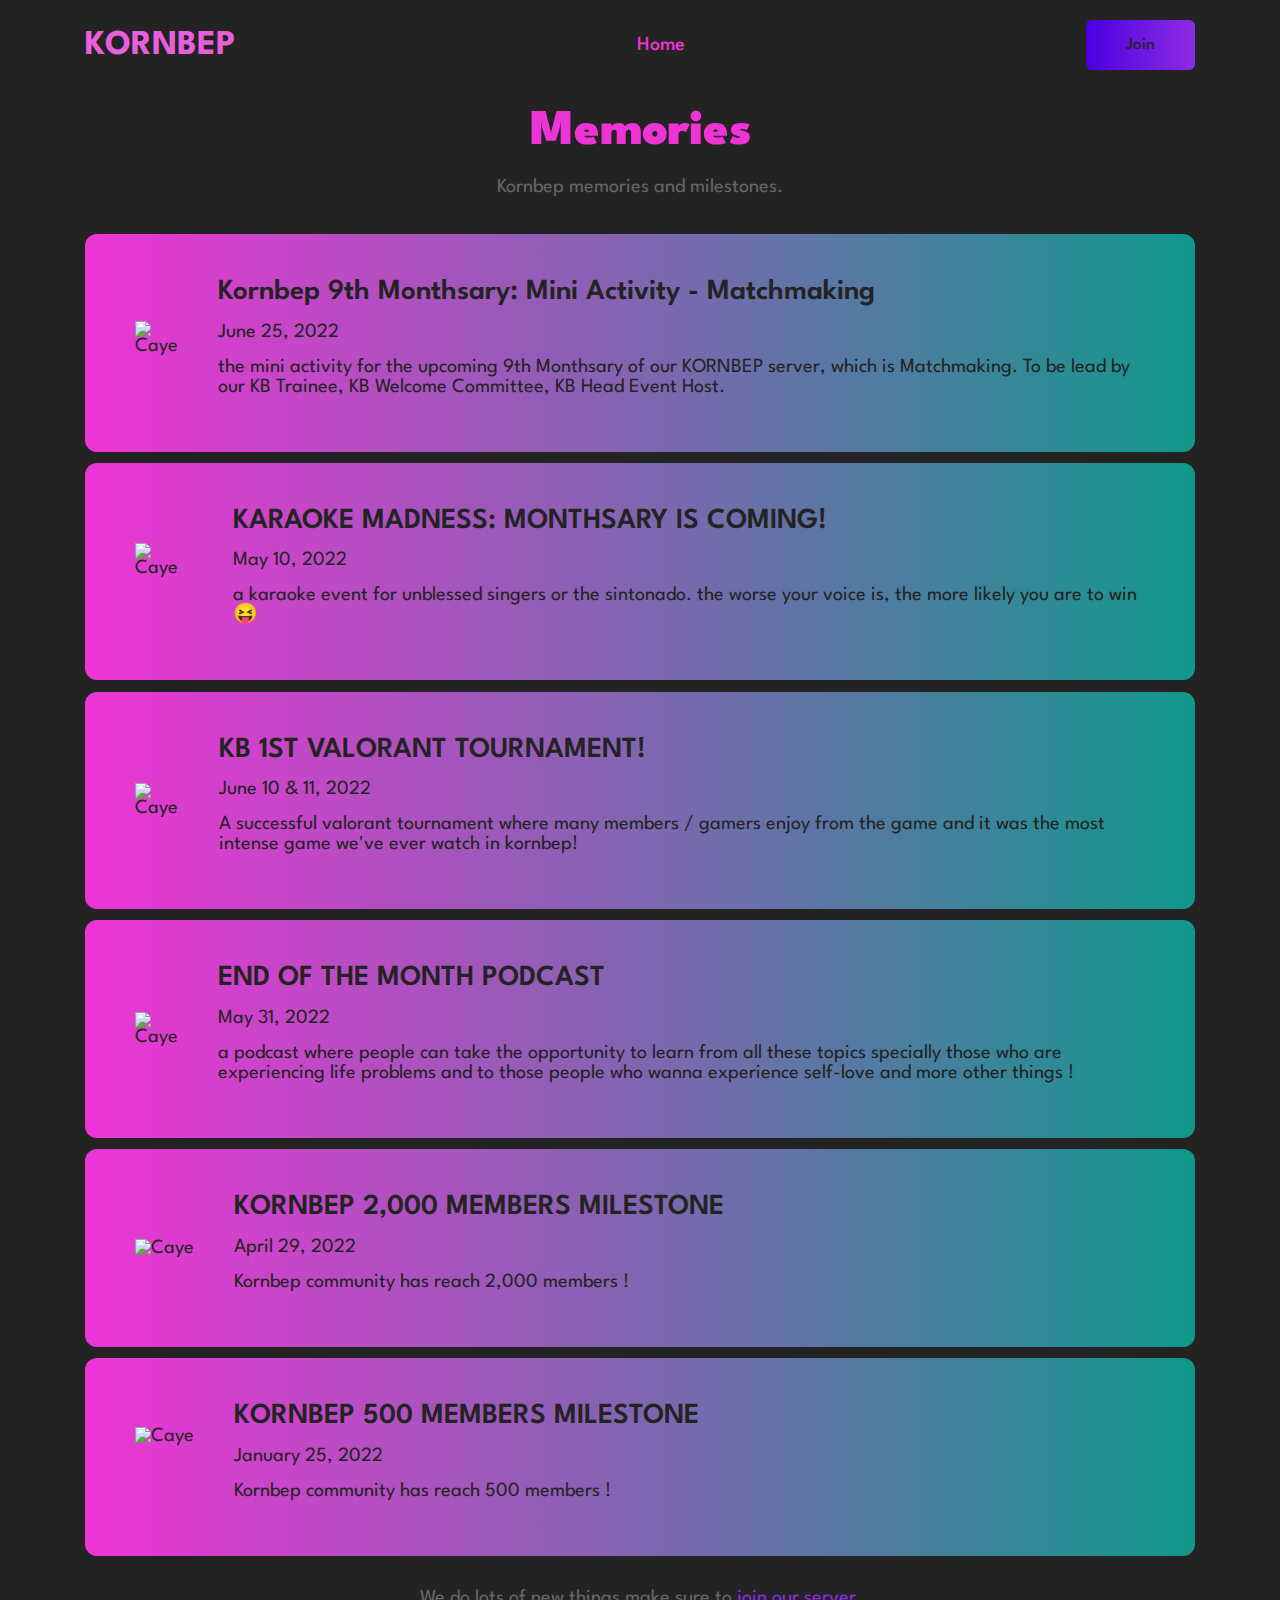
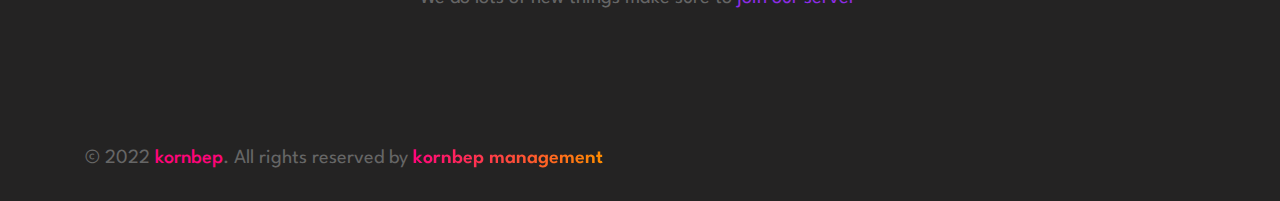
==== gallery/index.html @ 56689880 "updated" ====
<!DOCTYPE html>
<html lang="en">

<head>
  <meta charset="UTF-8">
  <meta http-equiv="X-UA-Compatible" content="IE=edge">
  <meta name="viewport" content="width=device-width, initial-scale=1">
  <title>KORNBEP</title>
  <link rel="shortcut icon" href="./favicon.svg" type="image/svg+xml">
  <link rel="stylesheet" href="./assets/css/style.css">
  <link rel="preconnect" href="https://fonts.googleapis.com">
  <link rel="preconnect" href="https://fonts.gstatic.com" crossorigin>
  <link href="https://fonts.googleapis.com/css2?family=League+Spartan:wght@400;500;600;700;900&display=swap"
    rel="stylesheet">
  <link rel="preload" as="image" href="./assets/images/hero-banner.png">
</head>

<body id="top">

  <header class="header" data-header>
    <div class="container">

      <h1>
        <a href="#" class="logo">KORNBEP</a>
      </h1>

      <nav class="navbar container" data-navbar>
        <ul class="navbar-list">

          <li class="navbar-item">
            <a href="https://kornbep.xyz/#home" class="navbar-link" data-nav-link>Home</a>
          </li>

        </ul>
      </nav>
<form action="https://discord.gg/kornbepfam">
      <button class="btn btn-secondary">Join</button>
</form>
      <button class="nav-toggle-btn" aria-label="Toggle menu" data-nav-toggle-btn>
        <ion-icon name="menu-outline" class="menu-icon"></ion-icon>
        <ion-icon name="close-outline" class="close-icon"></ion-icon>
      </button>

    </div>
  </header>
  
      <section class="section about" id="staffs">
        <div class="container">

          <h2 class="h2 section-title">Memories</h2>

          <p class="section-text">
           Kornbep memories and milestones.
          </p>
          <ul class="about-list">

            <li>
              <div class="about-card about-card-1">

                <figure class="card-banner">
                  <img style="width: 100%;max-height: 100%" src="./assets/images/kb1.png" width="500" height="500" loading="lazy"
                    alt="Caye">
                </figure>

                <div class="card-content">

                  <h3 class="h3">
                    <a href="#" class="card-title">Kornbep 9th Monthsary: Mini Activity - Matchmaking</a>
                  </h3>
                  <p class="card-role">June 25, 2022</p>
                  <p class="card-text">
                    the mini activity for the upcoming 9th Monthsary of our KORNBEP server, which is Matchmaking. To be lead by our KB Trainee, KB Welcome Committee, KB Head Event Host.
                  </p>

                </div>

              </div>
            </li>

            <li>
              <div class="about-card about-card-1">

                <figure class="card-banner">
                  <img style="width: 100%;max-height: 100%" src="./assets/images/kb2.png" width="500" height="500" loading="lazy"
                    alt="Caye">
                </figure>

                <div class="card-content">

                  <h3 class="h3">
                    <a href="#" class="card-title">KARAOKE MADNESS: MONTHSARY IS COMING! </a>
                  </h3>
                  <p class="card-role">May 10, 2022</p>
                  <p class="card-text">
                    a karaoke event for unblessed singers or the sintonado. the worse your voice is, the more likely you are to win 😝
                  </p>

                </div>

              </div>
            </li>
            <li>
              <div class="about-card about-card-1">

                <figure class="card-banner">
                  <img style="width: 100%;max-height: 100%" src="./assets/images/valo.png" width="350" height="auto" loading="lazy"
                    alt="Caye">
                </figure>

                <div class="card-content">

                  <h3 class="h3">
                    <a href="#" class="card-title">KB 1ST VALORANT TOURNAMENT! </a>
                  </h3>
                  <p class="card-role">June 10 & 11, 2022</p>
                  <p class="card-text">
                    A successful valorant tournament where many members / gamers enjoy from the game and it was the most intense game we've ever watch in kornbep!
                  </p>

                </div>

              </div>
            </li>
            <li>
              <div class="about-card about-card-1">

                <figure class="card-banner">
                  <img style="width: 100%;max-height: 100%" src="./assets/images/lovepodcast.png" width="350" height="auto" loading="lazy"
                    alt="Caye">
                </figure>

                <div class="card-content">

                  <h3 class="h3">
                    <a href="#" class="card-title">END OF THE MONTH PODCAST</a>
                  </h3>
                  <p class="card-role">May 31, 2022</p>
                  <p class="card-text">
                    a podcast where people can take the opportunity to learn from all these topics specially those who are experiencing life problems and to those people who wanna experience self-love and more other things !
                  </p>

                </div>

              </div>
            </li>
            <li>
              <div class="about-card about-card-1">

                <figure class="card-banner">
                  <img style="width: 100%;max-height: 100%" src="./assets/images/2000.png" width="500" height="auto" loading="lazy"
                    alt="Caye">
                </figure>

                <div class="card-content">

                  <h3 class="h3">
                    <a href="#" class="card-title">KORNBEP 2,000 MEMBERS MILESTONE</a>
                  </h3>
                  <p class="card-role">April 29, 2022</p>
                  <p class="card-text">
                    Kornbep community has reach 2,000 members !
                  </p>

                </div>

              </div>
            </li>
            <li>
              <div class="about-card about-card-1">

                <figure class="card-banner">
                  <img style="width: 100%;max-height: 100%" src="./assets/images/500.png" width="500" height="500" loading="lazy"
                    alt="Caye">
                </figure>

                <div class="card-content">

                  <h3 class="h3">
                    <a href="#" class="card-title">KORNBEP 500 MEMBERS MILESTONE </a>
                  </h3>
                  <p class="card-role">January 25, 2022</p>
                  <p class="card-text">
                    Kornbep community has reach 500 members !
                  </p>

                </div>

              </div>
            </li>


          </ul>

          <p class="section-text">
            We do lots of new things make sure to
            <a href="https://discord.gg/kornbepfam" class="btn-link">
              <span class="span">join our server</span>

              <ion-icon name="arrow-forward" aria-hidden="true"></ion-icon>
            </a>
          </p>

        </div>
      </section>

      

    </article>
  </main>

  <footer class="footer">

    

    <div class="footer-bottom">
      <div class="container">

        <p class="copyright">
          &copy; 2022 <span class="span">kornbep</span>. All rights reserved by <a href="#"
            class="copyright-link">kornbep management</a>
        </p>

      </div>
    </div>

  </footer>

  <a href="#top" class="back-top-btn" aria-label="Back to top" data-back-top-btn>
    <ion-icon name="chevron-up"></ion-icon>
  </a>

  <script src="./assets/js/script.js" defer></script>

  <script type="module" src="https://unpkg.com/ionicons@5.5.2/dist/ionicons/ionicons.esm.js"></script>
  <script nomodule src="https://unpkg.com/ionicons@5.5.2/dist/ionicons/ionicons.js"></script>

</body>

</html>
---- gallery/assets/css/style.css ----
:root {

  --gold-web-golden: hsl(50, 95%, 56%);
  --spanish-orange: hsl(24, 100%, 45%);
  --persian-green: hsl(175, 80%, 33%);
  --granite-gray: hsl(0, 0%, 40%);
  --spring-green: hsl(143, 85%, 58%);
  --ultramarine: hsl(260, 100%, 44%);
  --blue-violet: hsl(272, 76%, 53%);
  --smoky-black: hsl(305, 74%, 64%);
  --dark-orange: hsl(33, 100%, 50%);
  --winter-sky: hsl(332, 100%, 51%);
  --cultured-1: hsl(0, 1%, 14%);
  --cultured-2: hsl(0, 1%, 14%);
  --cultured-3: hsl(0, 1%, 14%);
  --light-gray: hsl(0, 0%, 80%);
  --alice-blue: hsl(206, 89%, 93%);
  --white_50: hsla(0, 0%, 100%, 0.5);
  --white-1: hsl(0, 1%, 14%);
  --white-2: hsl(0, 1%, 14%);
  --black: hsl(308, 85%, 57%);
  --dark-red: hsl(0, 100%, 21%);
  --red: hsl(0, 100%, 50%);
  --green: hsl(130, 98%, 34%);
  --sky-blue: hsl(192, 100%, 33%);

  --ff-spartan: 'League Spartan', sans-serif;

  --fs-1: 3rem;
  --fs-2: 2.7rem;
  --fs-3: 2.2rem;
  --fs-4: 1.8rem;
  --fs-5: 1.6rem;

  --fw-400: 400;
  --fw-500: 500;
  --fw-600: 600;
  --fw-700: 700;
  --fw-900: 900;

  --section-padding: 60px;

  --shadow-1: 0 2px 25px hsla(0, 0%, 0%, 0.1);
  --shadow-2: 0 8px 14px hsla(0, 0%, 0%, 0.1);
  --shadow-3: 0 14px 30px hsla(0, 0%, 0%, 0.05);


  --radius-6: 6px;
  --radius-12: 12px;

  --gradient-1: linear-gradient(to right, var(--winter-sky), var(--dark-orange));
  --gradient-2: linear-gradient(to right, var(--ultramarine), var(--blue-violet));
  --gradient-3: linear-gradient(to right, var(--winter-sky), var(--dark-orange));
  --gradient-4: linear-gradient(to right, var(--ultramarine), var(--blue-violet));
  --gradient-5: linear-gradient(to right, var(--smoky-black), var(--winter-sky));
  --gradient-6: linear-gradient(to right, var(--dark-red), var(--red));
  --gradient-7: linear-gradient(to right, var(--granite-gray), var(--persian-green));
  --gradient-8: linear-gradient(to right, var(--dark-orange), var(--dark-orange));
  --gradient-9: linear-gradient(to right, var(--spring-green), var(--green));
  --gradient-10: linear-gradient(to right, var(--sky-blue), var(--persian-green));
  --gallery: linear-gradient(to right, var(--black), var(--persian-green));

  --transition-1: 0.25s ease;
  --transition-2: 0.5s ease;
  --cubic-out: cubic-bezier(0.33, 0.85, 0.4, 0.96);

}


*,
*::before,
*::after {
  margin: 0;
  padding: 0;
  box-sizing: border-box;
}

li { list-style: none; }

a {
  text-decoration: none;
  color: inherit;
}

a,
img,
svg,
span,
input,
button,
strong,
ion-icon { display: block; }

img { height: auto; }

input,
button {
  background: none;
  border: none;
  font: inherit;
}

input { width: 100%; }

button { cursor: pointer; }

ion-icon { pointer-events: none; }

html {
  font-family: var(--ff-spartan);
  font-size: 10px;
  scroll-behavior: smooth;
}

body {
  background-color: var(--white-1);
  color: var(--granite-gray);
  font-size: 1.6rem;
}

:focus-visible { outline-offset: 4px; }


.container { padding-inline: 15px; }

.section { padding-block: var(--section-padding); }

.w-100 { width: 100%; border-radius: 15px; }

.h1,
.h2,
.h3 {
  color: var(--black);
  font-weight: var(--fw-900);
  line-height: 1.3;
}

.h1 { font-size: var(--fs-1); }

.h2 { font-size: var(--fs-2); }

.h3 {
  font-size: var(--fs-3);
  font-weight: var(--fw-600);
}

.section-text { line-height: 1.7; }

.btn {
  min-height: 50px;
  color: var(--white-1);
  padding-inline: 25px;
  border-radius: var(--radius-6);
}

.btn-primary { background-image: var(--gradient-1); }

.btn-secondary { background-image: var(--gradient-2); }

.btn-link {
  display: flex;
  align-items: center;
  gap: 5px;
  transition: var(--transition-1);
}

.btn-link:is(:hover, :focus) { letter-spacing: 0.3px; }

.header .btn { display: none; }

.header {
  background-color: var(--white-1);
  position: absolute;
  top: 0;
  left: 0;
  width: 100%;
  padding-block: 20px;
  z-index: 4;
}

.header.active {
  position: fixed;
  top: -75px;
  box-shadow: var(--shadow-1);
  animation: slide-in 0.5s var(--cubic-out) forwards;
}

@keyframes slide-in {
  0% { transform: translateY(0); }
  100% { transform: translateY(75px); }
}

.header > .container {
  display: flex;
  justify-content: space-between;
  align-items: center;
  gap: 20px;
}

.logo {
  color: var(--smoky-black);
  font-size: 3.5rem;
  font-weight: var(--fw-700);
  line-height: 1;
}

.nav-toggle-btn { font-size: 30px; }

.nav-toggle-btn.active .menu-icon,
.nav-toggle-btn .close-icon { display: none; }

.nav-toggle-btn .menu-icon,
.nav-toggle-btn.active .close-icon { display: block; }

.navbar {
  position: absolute;
  top: 100%;
  left: 50%;
  width: calc(100% - 30px);
  transform: translateX(-50%);
  background-color: var(--white-1);
  box-shadow: var(--shadow-2);
  overflow: hidden;
  visibility: hidden;
  max-height: 0;
  transition: 0.25s var(--cubic-out);
}

.navbar.active {
  visibility: visible;
  max-height: 300px;
  transition-duration: 0.35s;
}

.navbar-item:not(:last-child) { border-block-end: 1px solid var(--alice-blue); }

.navbar-link {
  color: var(--black);
  font-size: var(--fs-4);
  font-weight: var(--fw-500);
  padding: 16px;
  transition: var(--transition-1);
}

.navbar-link:is(:hover, :focus) { color: var(--winter-sky); }

.hero {
  padding-block-start: calc(73px + var(--section-padding));
  background-color: var(--cultured-1);
}

.hero-banner {
  border-radius: 50%;
  aspect-ratio: 1 / 0.8;
}

.hero-banner img {
  border-radius: 50%;
}

.hero-title { margin-block: 30px 15px; }

.hero-form { margin-block: 20px 30px; }

.input-field {
  background-color: var(--cultured-3);
  padding: 20px 15px;
  border-radius: var(--radius-6);
  margin-block-end: 15px;
}

.input-field::placeholder { transition: var(--transition-1); }

.input-field:focus::placeholder { opacity: 0; }

.hero-list {
  display: flex;
  flex-wrap: wrap;
  align-items: center;
  gap: 20px;
}

.hero-item {
  display: flex;
  align-items: center;
  gap: 5px;
}


.service { background-color: var(--white-1); }

.service :is(.section-title, .section-text) { text-align: center; }

.service .section-text { margin-block: 10px 35px; }

.service-list {
  display: grid;
  gap: 25px;
}

.service-card {
  border-radius: var(--radius-6);
  overflow: hidden;
  box-shadow: var(--shadow-1);
}
.service-card .card-banner {
  background-color: var(--light-gray);
  aspect-ratio: 1 / 0.47;
}

.service-card .card-content { padding: 20px; }

.service-card .card-title { transition: var(--transition-1); }

.service-card .card-title:is(:hover, :focus) { color: var(--winter-sky); }

.service-card .card-text {
  margin-block: 10px 20px;
  line-height: 1.8;
}

.service-card .btn-link { color: var(--ultramarine); }

.features { background-color: var(--white-2); }

.features .section-text { margin-block: 10px 15px; }

.features-content { margin-block-end: 25px; }

.features-item {
  display: flex;
  align-items: center;
  gap: 10px;
  background-color: var(--white-1);
  padding: 15px;
  box-shadow: var(--shadow-3);
  border-radius: var(--radius-6);
}

.features-item:not(:last-child) { margin-block-end: 15px; }

.features-item .item-title {
  color: var(--black);
  font-size: var(--fs-5);
  font-weight: var(--fw-600);
}

.features-banner {
  max-width: max-content;
  border-radius: var(--radius-12);
  overflow: hidden;
}

.features-banner.one {
  aspect-ratio: 1 / 0.83;
  margin-block-end: 25px;
}

.features-banner.two {
  margin-inline: auto;
  aspect-ratio: 1 / 0.71;
}

.about { text-align: center; }

.about .section-text:first-of-type { margin-block: 5px 30px; }

.about-list {
  display: block;
  gap: 30px;
}

.about-card {
  color: var(--white-1);
  margin-bottom: 1%;
  padding: 20px;
  object-fit: contain;
  border-radius: var(--radius-12);
}

.about-card-1 { background-image: var(--gallery); }

.about-card-2 { background-image: var(--gradient-1); }

.about-card-3 { background-image: var(--gradient-1); }

.about-card-4 { background-image: var(--gradient-1); }

.about-card-5 { background-image: var(--gradient-2); }

.about-card-6 { background-image: var(--gradient-2); }

.about-card-7 { background-image: var(--gradient-5); }

.about-card-8 { background-image: var(--gradient-5); }

.about-card-9 { background-image: var(--gradient-5); }

.about-card-10 { background-image: var(--gradient-5); }

.about-card-11 { background-image: var(--gradient-6); }

.about-card-12 { background-image: var(--gradient-6); }

.about-card-13 { background-image: var(--gradient-6); }

.about-card-14 { background-image: var(--gradient-6); }

.about-card-15 { background-image: var(--gradient-6); }

.about-card-16 { background-image: var(--gradient-6); }

.about-card-17 { background-image: var(--gradient-6); }

.about-card-18 { background-image: var(--gradient-8); }

.about-card-19 { background-image: var(--gradient-8); }

.about-card-20 { background-image: var(--gradient-8); }

.about-card-21 { background-image: var(--gradient-9); }

.about-card-22 { background-image: var(--gradient-9); }

.about-card-23 { background-image: var(--gradient-10); }

.about-card-24 { background-image: var(--gradient-10); }

.about-card-25 { background-image: var(--gradient-10); }

.about-card-26 { background-image: var(--gradient-10); }

.about-card-27 { background-image: var(--gradient-10); }

.about-card-28 { background-image: var(--gradient-10); }

.about-card .card-banner {
  min-width: auto;
  height: auto;
  aspect-ratio: 1 / 1;
  border-radius: 0%;
  display: grid;
  place-items: center;
  margin-inline: 10px;
  transition: var(--transition-2);
}

.about-card:is(:hover, :focus-within) .card-banner { background-color: var(--white-1); }

.about-card .card-title {
  color: var(--white-1);
  margin-block: 20px 10px;
}
.about-card .card-role {
  line-height: 1.0;
  margin-block-end: 15px;
}

.about-card .card-text {
  line-height: 1.0;
  margin-block-end: 15px;
}

.about .btn-link { justify-content: center; }

.about .section-text:last-of-type {
  max-width: 50ch;
  margin-inline: auto;
  margin-block-start: 25px;
}

.about .section-text:last-of-type .btn-link {
  color: var(--blue-violet);
  display: inline-flex;
}

.about .section-text:last-of-type .btn-link:is(:hover, :focus) {
  color: var(--winter-sky);
  letter-spacing: 0;
}

.stats { background-color: var(--cultured-2); }

.stats-banner {
  max-width: max-content;
  margin-inline: auto;
  aspect-ratio: 1 / 0.78;
  margin-block-end: 25px;
}

.stats-list {
  display: grid;
  gap: 25px;
}

.stats-item {
  position: relative;
  padding-block: 5px;
  padding-inline-start: 15px;
}

.stats-item::before {
  content: "";
  position: absolute;
  top: 0;
  left: 0;
  width: 3px;
  height: 100%;
  border-radius: 5px;
}

.stats-item.purple::before { background-color: var(--ultramarine); }

.stats-item.red::before { background-color: var(--winter-sky); }

.stats-item.green::before { background-color: var(--spring-green); }

.stats-item.yellow::before { background-color: var(--dark-orange); }

.stats-item .item-title {
  color: var(--black);
  font-size: 3.5rem;
  font-weight: var(--fw-900);
  margin-block-end: 5px;
}

.stats-item .item-title .span {
  color: var(--granite-gray);
  font-weight: var(--fw-400);
  display: inline-block;
  font-size: var(--fs-4);
}

.app-content { margin-block-end: 25px; }

.app .section-text { margin-block: 5px 10px; }

.app .btn-group {
  display: flex;
  gap: 15px;
}

.app .btn {
  min-height: auto;
  padding: 15px;
}

.app .btn img { margin-block-end: 10px; }

.app .btn .strong {
  margin-block-start: 5px;
  font-weight: var(--fw-600);
}

.app-banner {
  max-width: max-content;
  margin-inline: auto;
  aspect-ratio: 1 / 0.72;
}


.support {
  background-image: var(--gradient-2);
  color: var(--white-1);
}

.support .section-title { color: var(--black); }

.support .section-text { margin-block: 10px 15px; }

.support .btn {
  max-width: max-content;
  display: grid;
  place-items: center;
}


.footer-top { background-color: var(--cultured-1); }

.footer-top .container {
  display: grid;
  gap: 25px;
}

.footer .logo { margin-block-end: 25px; }

.footer-img { max-width: max-content; }

.footer-list-title {
  color: var(--black);
  font-size: var(--fs-3);
  font-weight: var(--fw-600);
  margin-block-end: 20px;
}

.footer-list > li:not(:last-child) { margin-block-end: 15px; }

.footer-link {
  position: relative;
  max-width: max-content;
  transition: var(--transition-1);
}

.footer-link::after {
  content: "";
  position: absolute;
  top: 6px;
  left: calc(100% + 10px);
  background-color: var(--ultramarine);
  width: 20px;
  height: 2px;
  transition: var(--transition-1);
  opacity: 0;
}

.footer-link:is(:hover, :focus) { color: var(--ultramarine); }

.footer-link:is(:hover, :focus)::after { opacity: 1; }

.footer-item {
  display: flex;
  align-items: baseline;
  gap: 5px;
}

.footer-item .span { color: var(--black); }

.footer-item-link {
  display: inline-block;
  color: var(--granite-gray);
  transition: var(--transition-1);
}

.footer-item-link:is(:hover, :focus) { color: var(--ultramarine); }

.footer-bottom {
  padding-block: 25px;
  text-align: center;
  line-height: 1.3;
}

.copyright { margin-block-end: 15px; }

.copyright .span {
  display: inline-block;
  color: var(--winter-sky);
  font-weight: var(--fw-500);
}

.copyright-link {
  display: inline-block;
  font-weight: var(--fw-600);
  background-image: var(--gradient-3);
  -webkit-text-fill-color: transparent;
  background-clip: text;
  -webkit-background-clip: text;
}

.footer-bottom-list {
  display: flex;
  flex-wrap: wrap;
  justify-content: center;
  align-items: center;
  gap: 5px 20px;
}

.footer-bottom-link { transition: var(--transition-1); }

.footer-bottom-link:is(:hover, :focus) { color: var(--ultramarine); }

.back-top-btn {
  background-color: var(--white-1);
  color: var(--black);
  position: fixed;
  bottom: 10px;
  right: 20px;
  border: 1px solid var(--light-gray);
  font-size: 2.2rem;
  padding: 12px;
  border-radius: 50%;
  opacity: 0;
  visibility: hidden;
  transition: var(--transition-1);
  z-index: 4;
}

.back-top-btn.active {
  opacity: 1;
  visibility: visible;
  transform: translateY(-10px);
}

@media (min-width: 480px) {

  .header .btn {
    display: block;
    margin-inline-start: auto;
    min-height: 40px;
    padding-inline: 15px;
  }

}


@media (min-width: 575px) {

  .container { 
    max-width: 540px;
    margin-inline: auto;
  }

  .hero-form { position: relative; }

  .hero-form .btn {
    position: absolute;
    top: 0;
    right: 0;
    bottom: 0;
  }

  .service-list,
  .about-list,
  .stats-list,
  .footer-top .container { grid-template-columns: 1fr 1fr; }

  .about-card { min-height: 100%; }

  .app .btn {
    display: flex;
    align-items: center;
    gap: 15px;
    padding-inline: 25px;
  }

  .app .btn img { margin-block-end: 0; }

}

@media (min-width: 768px) {

  body { font-size: 2rem; }


  :root {


    --fs-1: 5rem;
    --fs-2: 3.5rem;
    --fs-3: 2.5rem;

  }

  .container { max-width: 720px; }


  .header .btn {
    font-size: 1.7rem;
    font-weight: var(--fw-500);
    min-height: 45px;
    padding-inline: 25px;
  }


  .service-card { --radius-6: 16px; }

  .service-card .card-content { padding: 30px; }


  .features-item .item-title { --fs-5: 2rem; }

  .features-banner.two {
    margin-inline: auto 0;
    margin-block-start: -180px;
  }


  .stats-list { padding-inline: 60px; }

  .stats-item { padding-inline-start: 20px; }

  .stats-item .item-title { font-size: 4rem; }


  .app .btn { padding: 20px 30px; }

  .app-content .span { font-size: 1.5rem; }

  .app-content .strong { font-size: 2rem; }

}



@media (min-width: 992px) {


  :root {


    --fs-2: 4rem;
    --fs-3: 2.9rem;


    --section-padding: 100px;

  }


  .container { max-width: 960px; }

  :is(.service, .about, .app) .section-text {
    max-width: 55ch;
    margin-inline: auto;
  }


  .nav-toggle-btn { display: none; }

  .navbar,
  .navbar.active { all: unset; }

  .navbar-list {
    display: flex;
    gap: 5px;
  }

  .navbar-item:not(:last-child) { border-block-end: none; }

  .navbar-link { --fs-4: 2rem; }

  .header .btn {
    margin-inline-start: 0;
    min-height: 50px;
    padding-inline: 40px;
  }


  .hero .container {
    display: grid;
    grid-template-columns: 1fr 1fr;
    align-items: center;
    gap: 50px;
  }

  .hero-title { margin-block-start: 0; }



  .service-list {
    grid-template-columns: repeat(3, 1fr);
    gap: 30px;
  }



  .features .container {
    display: grid;
    grid-template-columns: 1fr 1fr;
    align-items: center;
    gap: 25px;
  }

  .features-content { margin-block-end: 0; }

  .features-item { padding: 20px; }

  .features-item:not(:last-child) { margin-block-end: 20px; }

  .features-item .item-title { --fs-5: 2.4rem; }



  .about-list { gap: 30px; }

  .about-card { padding: 40px; }


  .stats .container {
    display: grid;
    grid-template-columns: 1fr 1fr;
    align-items: flex-start;
  }

  .stats-banner { margin-block-end: 0; }

  .stats-list { grid-template-columns: 1fr; }

  .stats-item:nth-child(even) { margin-inline-start: auto; }

  .stats-item .item-title { font-size: 4.5rem; }

  .stats-text { font-size: 2.2rem; }



  .app :is(.section-title, .section-text) { text-align: center; }

  .app .btn-group { justify-content: center; }



  .support .container {
    display: grid;
    grid-template-columns: 1fr 0.5fr;
    justify-items: self-end;
    align-items: center;
  }


  .footer .container { grid-template-columns: 1fr 0.8fr 0.8fr 1fr; }

  .footer-list-title { margin-block-end: 30px; }

  .footer-list > li:not(:last-child) { margin-block-end: 25px;}

  .footer-bottom { padding-block: 30px; }

  .footer-bottom .container {
    display: flex;
    justify-content: space-between;
    align-items: center;
  }

  .copyright { margin-block-end: 0; }

}




@media (min-width: 1200px) {


  :root {


    --fs-1: 6rem;
    --fs-2: 5rem;

  }



  .container { max-width: 1140px; }



  .features .container {
    grid-template-columns: 1fr max-content;
    gap: 70px;
  }



  .about-card {
    display: flex;
    align-items: center;
    gap: 30px;
    text-align: left;
  }

  .about-card .card-title { margin-block-start: 0; }

  .about .btn-link { justify-content: flex-start; }


  .app .container {
    display: grid;
    grid-template-columns: 0.7fr 1fr;
    align-items: center;
    gap: 25px;
  }

  .app-content { margin-block-end: 0; }

  .app :is(.section-title, .section-text) { text-align: left; }

  .app .section-title { --fs-2: 4rem; }

  .app .btn-group { justify-content: flex-start; }

}
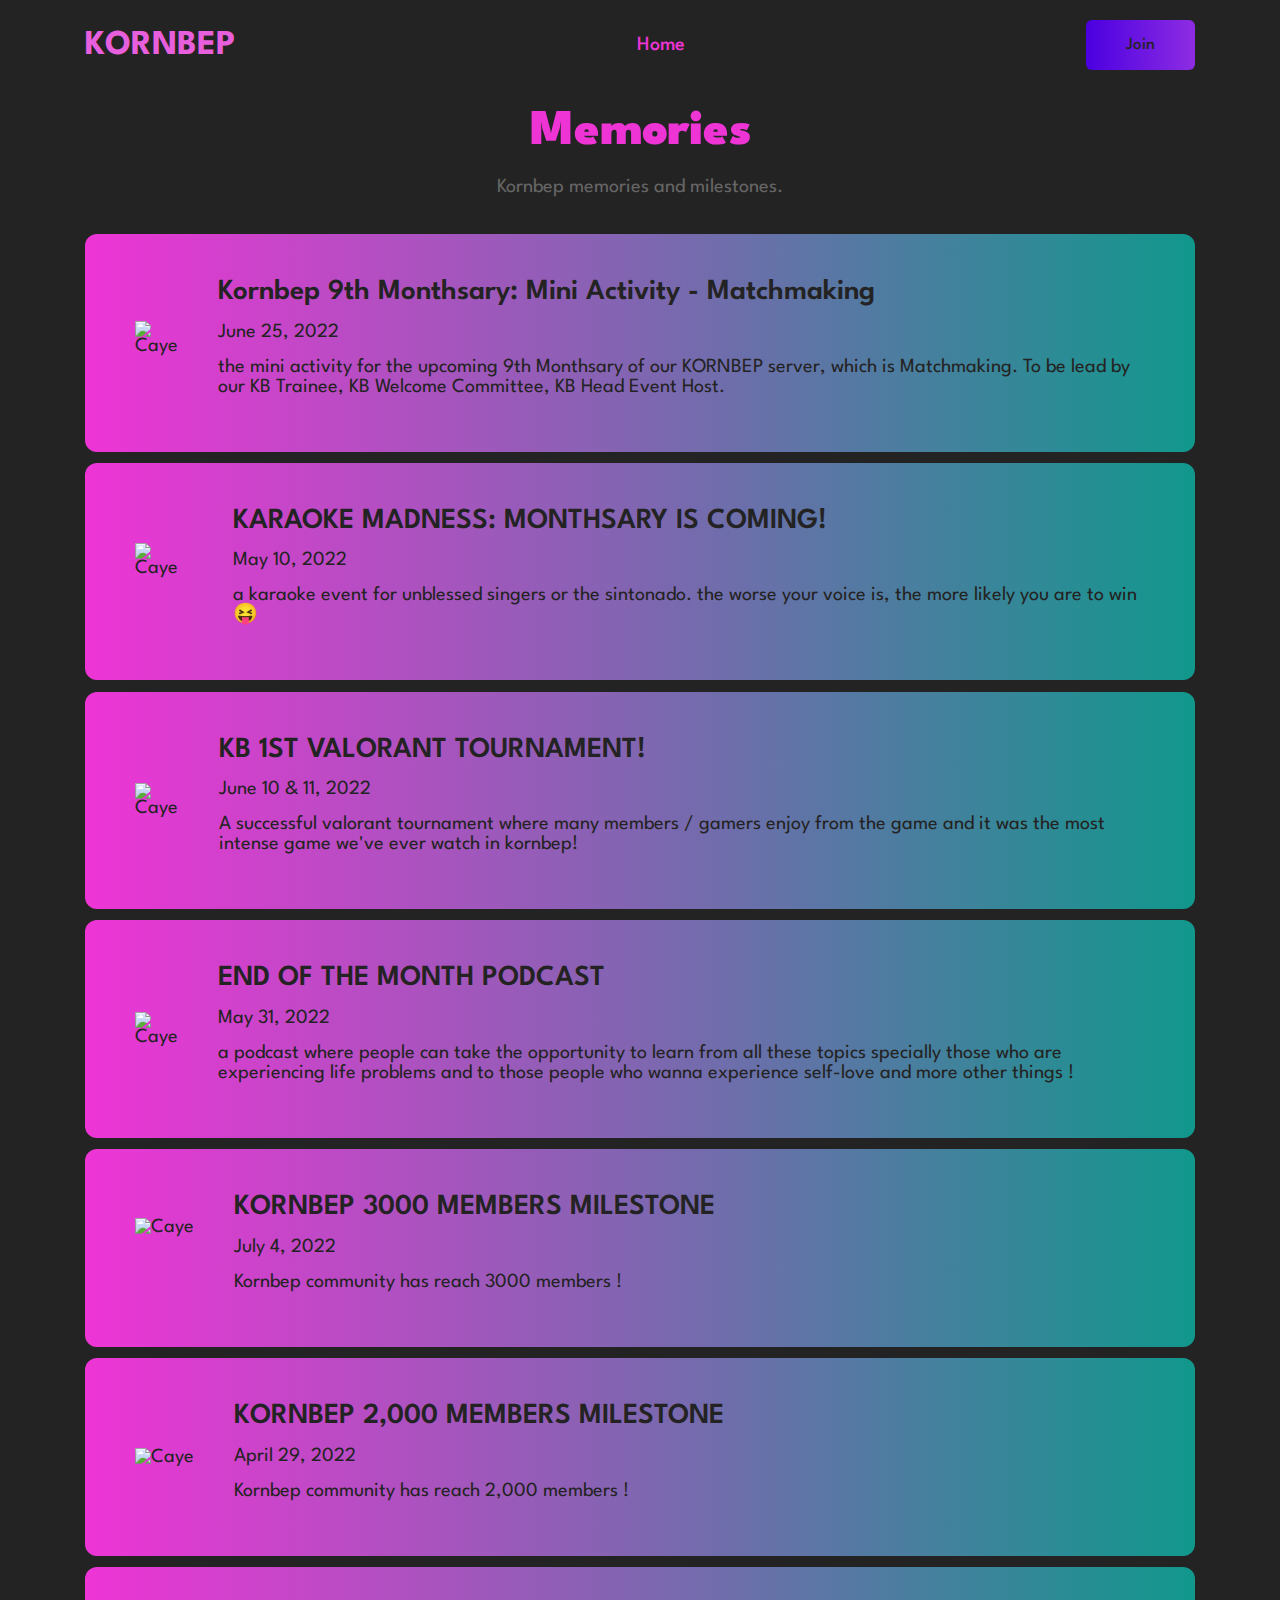
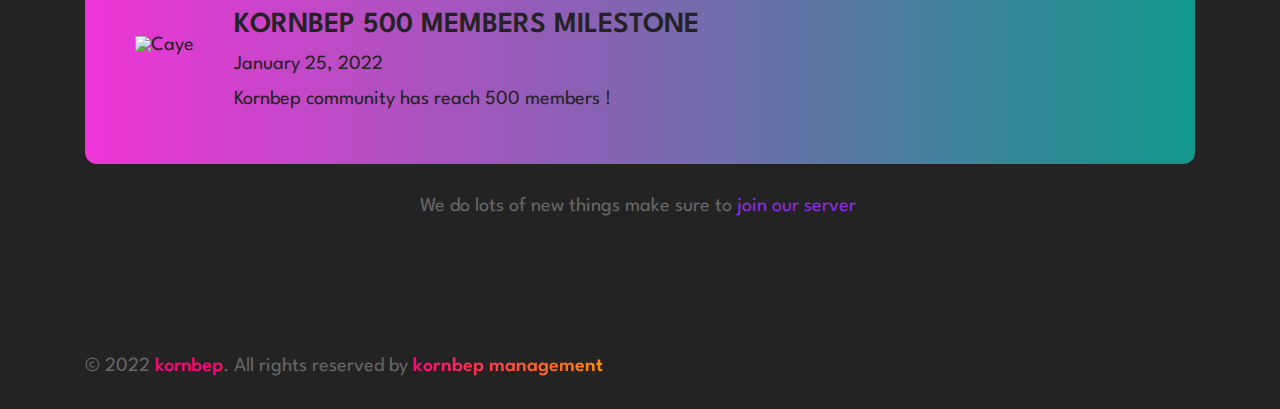
==== commit e26f460d: "Update index.html" ====
--- a/gallery/index.html
+++ b/gallery/index.html
@@ -143,6 +143,30 @@
 
               </div>
             </li>
+
+            <li>
+              <div class="about-card about-card-1">
+
+                <figure class="card-banner">
+                  <img style="width: 100%;max-height: 100%" src="./assets/images/3000.jpg" width="500" height="500" loading="lazy"
+                    alt="Caye">
+                </figure>
+
+                <div class="card-content">
+
+                  <h3 class="h3">
+                    <a href="#" class="card-title">KORNBEP 3000 MEMBERS MILESTONE </a>
+                  </h3>
+                  <p class="card-role">July 4, 2022</p>
+                  <p class="card-text">
+                    Kornbep community has reach 3000 members !
+                  </p>
+
+                </div>
+
+              </div>
+            </li>
+
             <li>
               <div class="about-card about-card-1">
 
@@ -187,7 +211,6 @@
 
               </div>
             </li>
-
 
           </ul>
 
